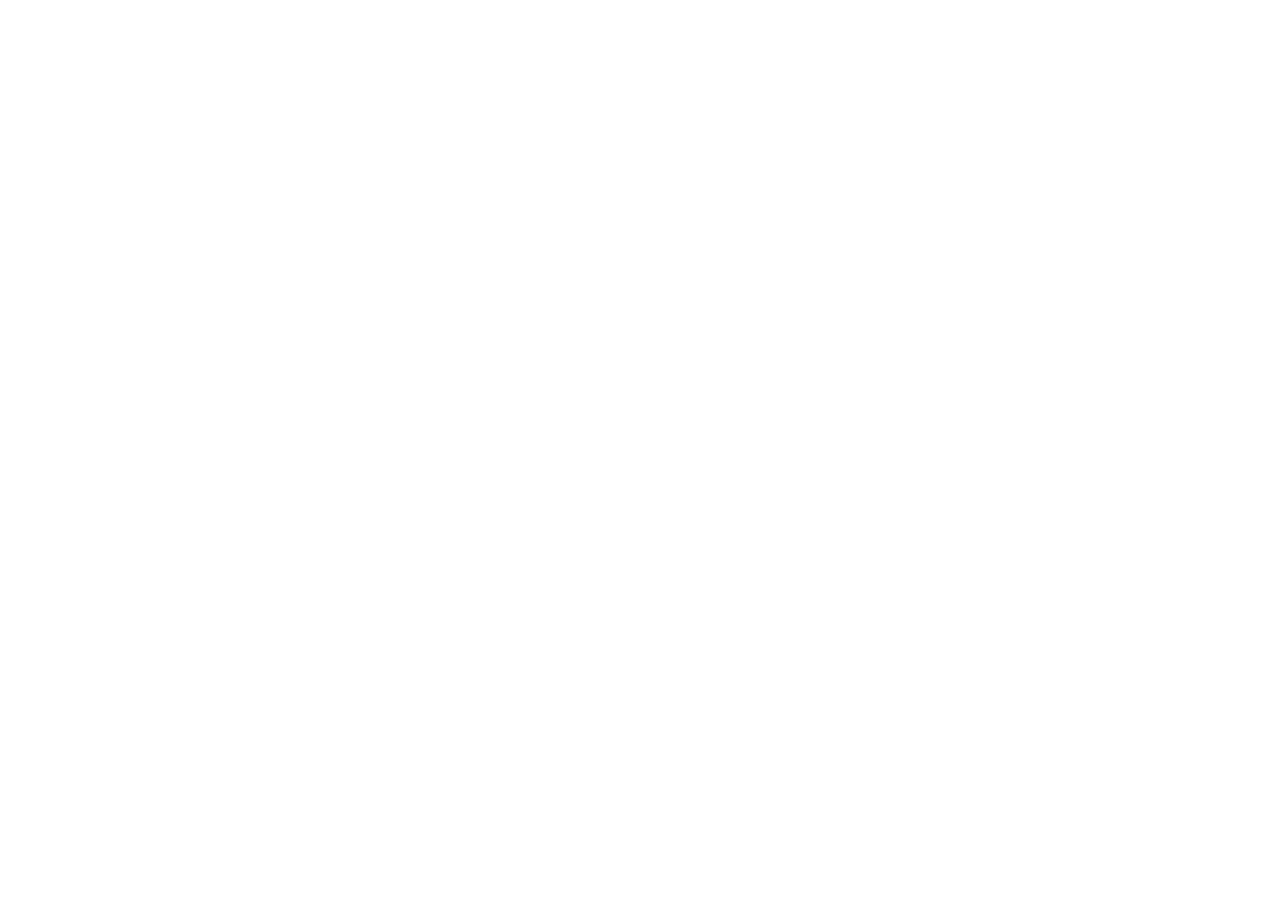
==== index.html @ dc1b3aa7 "feat(Home): add basic html e css. HTML e CSS básicos para o front." ====
<!DOCTYPE html>
<html lang="en">
<head>
  <meta charset="UTF-8">
  <meta name="viewport" content="width=device-width, initial-scale=1.0">
  <link rel="stylesheet" href="assets/css/style.css">
  <title>Newsletter Mindtech</title>
</head>
<body>
  
</body>
</html>
---- assets/css/style.css ----
@import url('./reset.css');
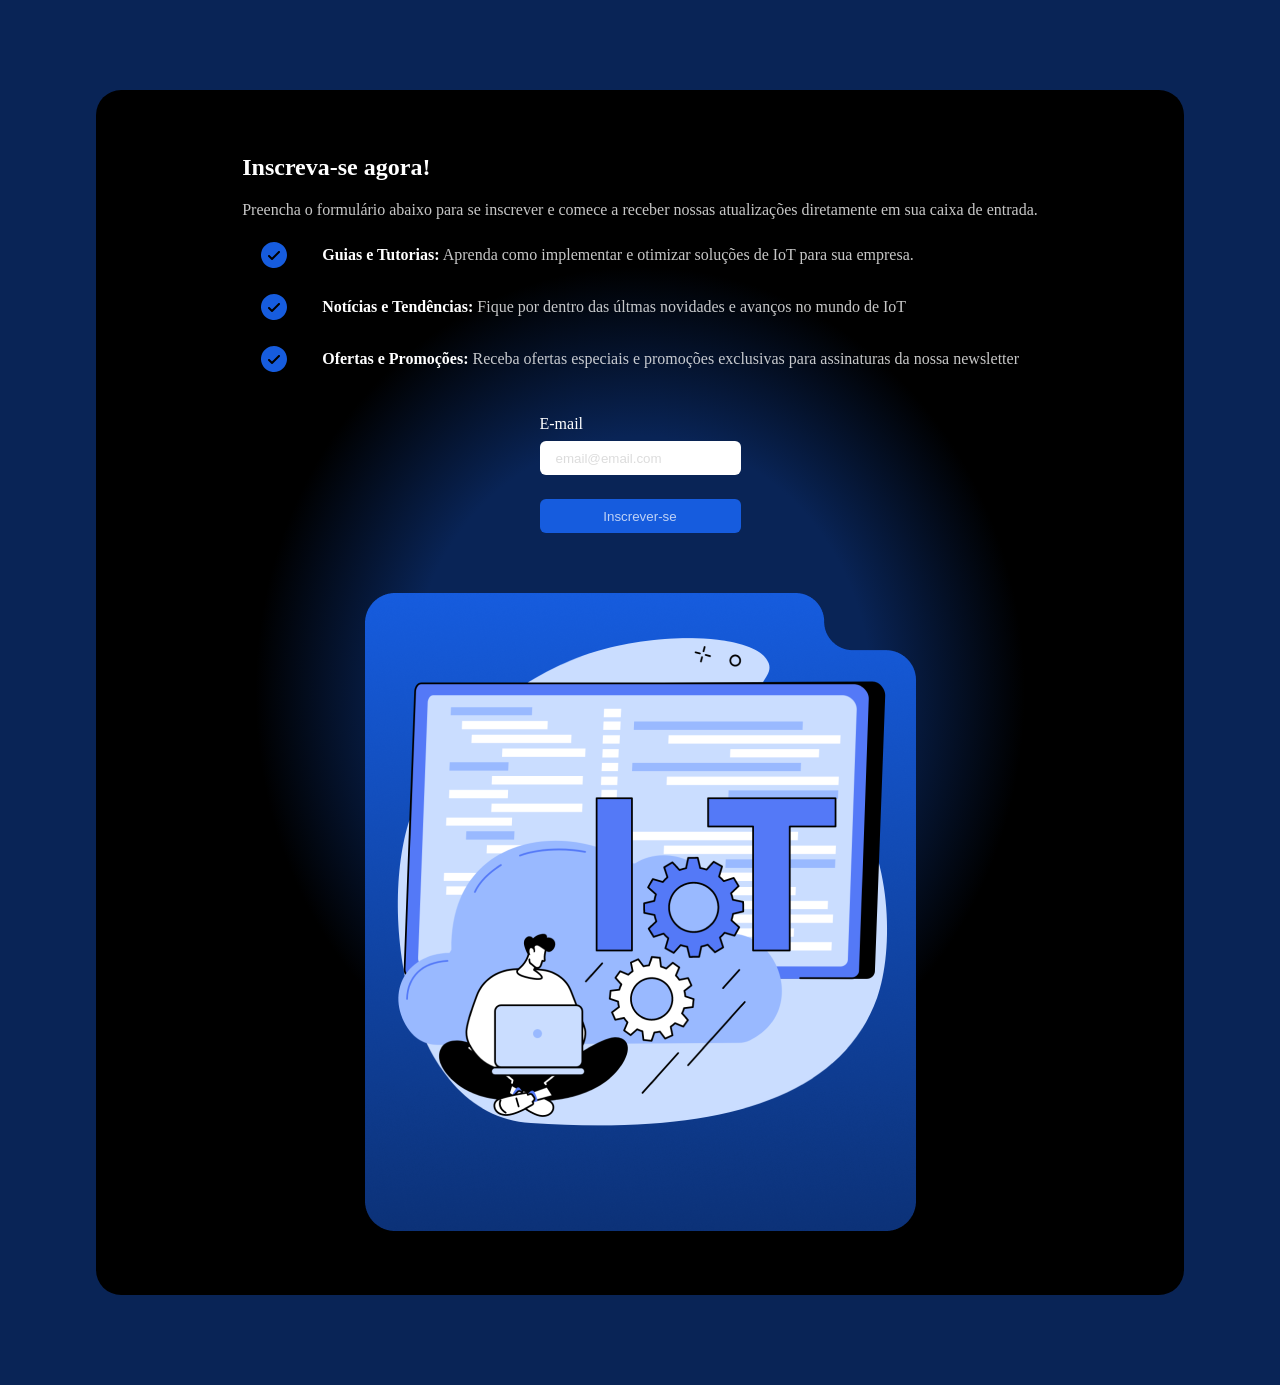
==== commit c9cdc429: "feat(Pages): add home page Home Page base mobile first sem o media query." ====
--- a/index.html
+++ b/index.html
@@ -7,6 +7,49 @@
   <title>Newsletter Mindtech</title>
 </head>
 <body>
-  
+  <main>
+    <section>
+      <h1>
+        Inscreva-se agora!
+      </h1>
+      <p>
+        Preencha o formulário abaixo para se inscrever e comece a receber nossas atualizações diretamente em sua caixa de entrada.
+      </p>
+      <!-- <ul>
+        <li>
+          <b>Guias e Tutorias:</b> Aprenda como omplementar e otimizar soluções de IoT para sua empresa.
+        </li>
+        <li>
+          <b>Notícias e Tendências:</b> Fique por dentro das últmas novidades e avanços no mundo de IoT
+        </li>
+        <li>
+          <b>Ofertas e Promoções:</b> Receba ofertas especiais e promoções exclusivas para assinaturas da nossa newsletter
+        </li>
+      </ul> -->
+      <div class="topic">
+        <!-- <img src="assets/images/icone.svg" alt="Ícone de check list"> -->
+        <div class="topic_check"></div>
+        <p><b>Guias e Tutorias:</b> Aprenda como implementar e otimizar soluções de IoT para sua empresa.</p>
+      </div>
+      <div class="topic">
+        <div class="topic_check"></div>
+        <p><b>Notícias e Tendências:</b> Fique por dentro das últmas novidades e avanços no mundo de IoT</p>
+      </div>
+      <div class="topic">
+        <div class="topic_check"></div>
+        <p><b>Ofertas e Promoções:</b> Receba ofertas especiais e promoções exclusivas para assinaturas da nossa newsletter</p>
+      </div>
+      <form class="form_subscribe" action="" method="post">
+        <div class="form_area">
+          <label for="email">E-mail</label>
+          <input id="email" name="email" type="email" placeholder="email@email.com" aria-label="E-mail para inscrição">
+        </div>
+        <button type="submit" id="form_button">Inscrever‑se</button>
+      </form>
+    </section>
+    <div id="iot_image_area">
+      <img id="iot_image"src="assets/images/Imagem.png" alt="Ícone do IoT">
+    </div>
+  </main>
 </body>
 </html>
--- a/assets/css/style.css
+++ b/assets/css/style.css
@@ -1 +1,158 @@
-@import url('./reset.css'); +@import url('./reset.css'); 
+body {
+  display: flex;
+  background-color: #092456;
+  justify-content: center;
+  align-content: center;
+  /* min-height: 100vh; */
+  height: calc(max-content);
+  padding: auto;
+}
+
+main{
+  display: flex;
+  margin: 10vh; 
+  /* background-color: gray; */
+  background: radial-gradient( #092456 30%, #000000 50%);
+  border-radius: 25px;
+  padding: 4rem 4rem;
+  gap: 40px;
+  justify-self: center;
+  justify-content: space-around;
+  /* min-height: 80%; */
+  /* max-height: 95%; */
+  max-width: 85%;
+  max-height: 85%;
+  flex-wrap: wrap;
+  /* flex: 1; */
+}
+
+main section {
+  display: flex;
+  flex-direction: column;
+  min-width: 40%;
+  max-width: 100%;
+  justify-content: center;
+  gap: 20px;
+  flex-wrap: wrap;
+}
+
+main #iot_image_area {
+  /* min-width: 55%; */
+  justify-items: center;
+  justify-content: center;
+}
+
+#iot_image {
+  display: block;
+  justify-self: center;
+  align-self: center;
+  max-width: 100%;
+  max-height: 100%;
+}
+
+.topic  {
+  display: flex;
+  /* flex-wrap: wrap; */
+  padding: 0;
+  gap: 1rem;
+  align-items: center;
+  justify-items: space-between;
+}
+
+.topic img{
+  background-repeat: no-repeat;
+  background-color: blue;
+  mask: url("../images/icone.svg") no-repeat center;
+  mask-size:contain;
+  height: 2rem;
+  width: 2rem;
+}
+
+.topic .topic_check{
+  width: 4rem;
+  height: 2rem;
+  max-width: 4rem; 
+  max-height: 2rem;
+	background-repeat: no-repeat;
+	background-position: center;
+	/* background-size: 2rem; */
+  mask: url("../images/icone.svg") no-repeat center;
+  mask-size:contain;
+  background-color: #165CDE;
+}
+
+.topic p{
+  max-width: calc(100% - 4rem);
+  /* font-weight: 400; */
+}
+
+.form_subscribe {
+  display: flex;
+  flex-direction: column;
+  max-width: 50%;
+  margin: 20px;
+  gap: 1.5rem;
+  align-self: center;
+  align-content: start;
+}
+
+.form_subscribe input{
+  display: block;
+  justify-self: start;
+  border-radius: 6px;
+  border: none;
+  padding: 0.6rem 1rem;
+  color: #ffffff00;
+  max-width: 100%;
+  max-height: 100%;
+}
+
+.form_subscribe input::placeholder {
+  opacity: 0.25;
+}
+
+.form_subscribe .form_area{
+  display: flex;
+  flex-direction: column;
+  flex-wrap: wrap;
+  gap: 0.5rem;
+}
+
+.form_subscribe #form_button{
+  background-color: #165CDE;
+  width: 100%;
+  padding: 0.6rem;
+  border-radius: 6px;
+  border: none;
+  color: #ffffffb9;
+}
+/* ul {
+  padding: 0;
+  justify-content: start;
+  justify-items: start;
+  gap: 2rem;
+} */
+
+/* li {
+	padding: 0 2.5rem;
+  margin: 1rem 0;
+	list-style: none;
+	background-image: url("../images/icone.svg");
+	background-repeat: no-repeat;
+	background-position: left center;
+	background-size: 2rem;
+} */
+
+/* li {
+	padding: 0 2.5rem;
+  margin: 1rem 0;
+	list-style: none;
+	background-image: url("../images/icone.svg");
+	background-repeat: no-repeat;
+	background-position: left center;
+	background-size: 2rem;
+  mask: url("../images/icone.svg") no-repeat center;
+  mask-size:contain;
+  background-color: blue;
+} */
